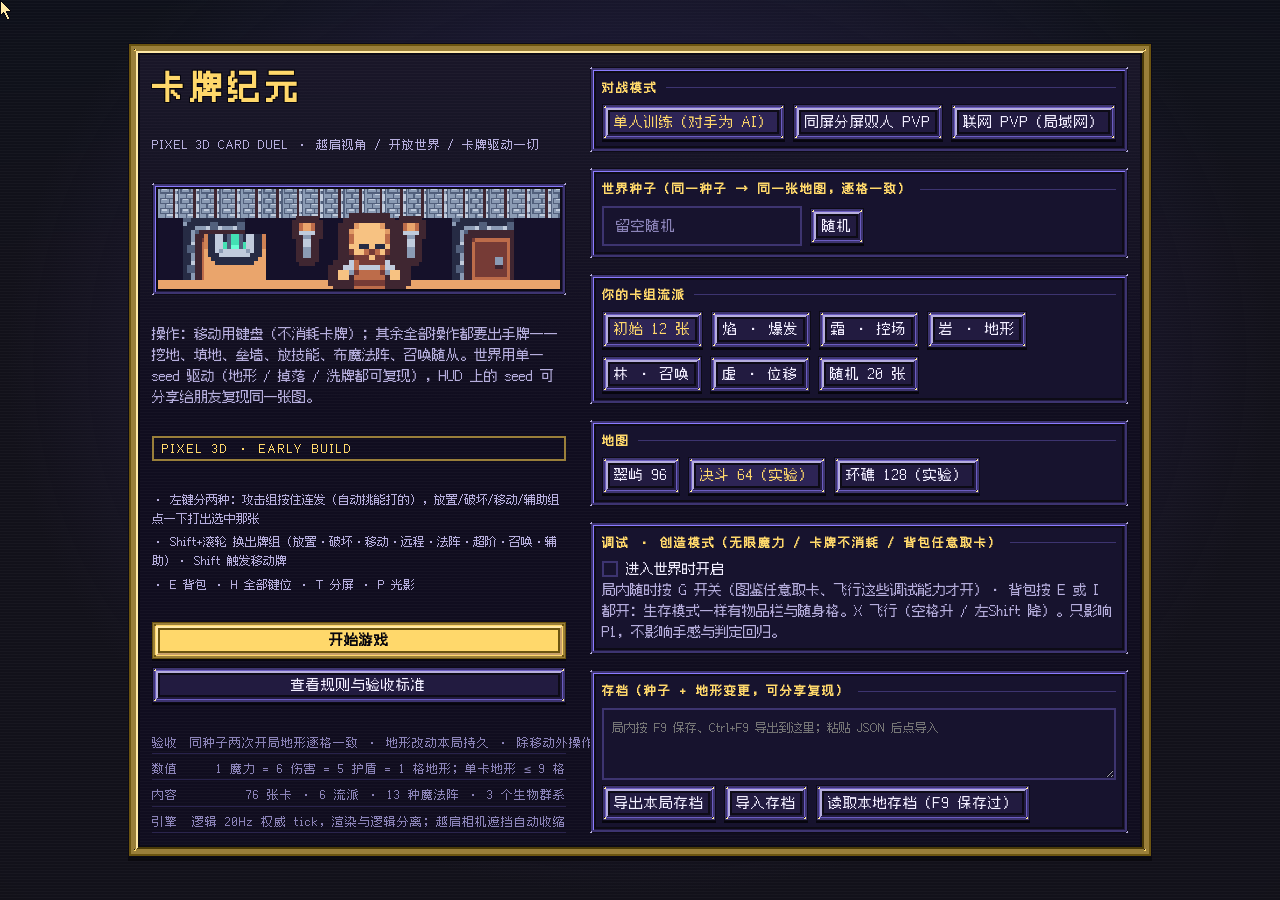
==== index.html @ ff2b6345 "初次发布：卡牌纪元 · 像素 3D 体素卡牌对战 零构建、零运行时依赖：双击 index.html 就能玩。卡牌真的会改体素世界 —— 挖坑 / 砌墙 / 点火 / 结冰 / 召飞 / 砸陨星；越肩视" ====
<!DOCTYPE html>
<html lang="zh-CN">
<head>
<meta charset="utf-8">
<meta name="viewport" content="width=device-width,initial-scale=1">
<title>卡牌纪元 · 像素 3D 卡牌对战</title>
<link rel="icon" href="data:,">
<!-- 界面口径见 docs/UI_DESIGN.md：颜色 / 字号 / 间距 / 边框 / 动效只能来自下面这张令牌表，
     机检是 tools/ui_shot.cjs --gate（真页面计算样式：离群颜色、圆角、模糊阴影、字号档、安全边距、对比度）。 -->
<link rel="stylesheet" href="src/ui/theme.css">
</head>
<body>
<canvas id="gl"></canvas>
<div class="fade" id="fade"></div>
<!-- 战斗 HUD 的挂载点：骨架只留挂载点，结构与样式由 js/ui/panels.js 的 spec 生成，
     玩家可见文案由 js/hud.js 的 H.TEXT 注入（tools/layer_check.cjs 拦骨架里的文案）。 -->
<div class="hud" id="hud"></div>
<!-- 背包挂载点（GW.UI 的 panel 层；打开时加 .on，主循环暂停判据问 H.uiPanelOpen()）。 -->
<div class="inv" id="inv"></div>
<!-- 菜单挂载点（menu 层）。 -->
<div class="menu" id="menu"></div>
<!-- 选关挂载点（level 层，docs/LEVELS.md §4）：骨架只留挂载点，结构由 src/ui/panels.js 的 LevelSelect spec 生成，
     文案由 src/hud.js 的 H.TEXT.level 注入。 -->
<div class="menu hidden" id="level"></div>
<!-- 战前选牌挂载点（loadout 层，docs/ROUTER.md §2）：只在联机模式经过。
     骨架同样只留挂载点，结构由 src/ui/panels.js 的 Loadout spec 生成，
     文案由 src/hud.js 的 H.TEXT.loadout 注入。 -->
<div class="menu hidden" id="loadout"></div>
<!-- 结算挂载点（result 层）。 -->
<div class="menu hidden" id="result"></div>
<script src="vendor/three.min.js"></script>
<script src="src/world.js"></script>
<!-- 矿脉三件套（L1 world 生成期 + L4 battle 权威层）：顺序必须 gate → planter → lode-system，
     planter 依赖 gate 的 G.ReachabilityGate，battle.js 的 Match 构造期读 G.LodeSystem。 -->
<script src="src/reachability-gate.js"></script>
<script src="src/lode-planter.js"></script>
<script src="src/lode-system.js"></script>
<script src="src/core/rng.js"></script>
<script src="src/systems/match-ops.js"></script>
<script src="src/systems/stats.js"></script>
<script src="src/systems/stats-store.js"></script>
<script src="src/systems/scoreboard.js"></script>
<script src="src/systems/fluid.js"></script>
<script src="src/systems/orb.js"></script>
<script src="src/systems/deck.js"></script>
<script src="src/systems/aim.js"></script>
<!-- 自动开火（按住左键连发）：只挑"现在真能打出去"的攻击类牌，走 playCard 那条唯一通道。
     排在 aim.js 之后、battle.js 之前——它只读 G.Rules 与 G.CARDS_BY_ID，不依赖 Match 的构造顺序。 -->
<script src="src/systems/auto.js"></script>
<script src="src/systems/projectile.js"></script>
<script src="src/systems/summon.js"></script>
<script src="src/systems/movement.js"></script>
<script src="src/systems/sigil.js"></script>
<script src="src/chem.js"></script>
<script src="src/cards/effect-spec.js"></script>
<!-- 三选一卡池（纯数据，定案 CARD_ECONOMY §2.1）：只依赖 window.GW，所以排在 cards.js 之前；
     取样在 battle.js 的 Match.offerDraft 里做，这里不引入任何逻辑。 -->
<script src="src/cards/pick-pools.js"></script>
<script src="src/cards.js"></script>
<script src="src/systems/damage.js"></script>
<script src="src/rules.js"></script>
<script src="src/rules/effects/spawn.js"></script>
<script src="src/rules/effects/sigil.js"></script>
<script src="src/rules/effects/spirit.js"></script>
<script src="src/rules/effects/orbShield.js"></script>
<script src="src/rules/effects/push.js"></script>
<script src="src/rules/effects/pull.js"></script>
<script src="src/rules/effects/blink.js"></script>
<script src="src/rules/effects/flight.js"></script>
<script src="src/rules/effects/dash.js"></script>
<script src="src/rules/effects/heal.js"></script>
<script src="src/rules/effects/shield.js"></script>
<script src="src/rules/effects/gainMana.js"></script>
<script src="src/rules/effects/manaCapDown.js"></script>
<script src="src/rules/effects/draw.js"></script>
<script src="src/rules/effects/loseHp.js"></script>
<script src="src/rules/effects/harvest.js"></script>
<script src="src/rules/effects/swap.js"></script>
<script src="src/rules/effects/speed.js"></script>
<script src="src/rules/effects/regen.js"></script>
<script src="src/rules/effects/buffNext.js"></script>
<script src="src/rules/effects/totem.js"></script>
<script src="src/rules/effects/damage.js"></script>
<script src="src/rules/effects/status.js"></script>
<script src="src/rules/effects/quake.js"></script>
<script src="src/rules/effects/ignite.js"></script>
<script src="src/rules/effects/destroySigil.js"></script>
<script src="src/rules/effects/hail.js"></script>
<script src="src/battle.js"></script>
<script src="src/camera.js"></script>
<script src="src/net.js"></script>
<!-- 联机三层（docs/NET.md §9）：输入源抽象 net.js → 传输 net-ws.js → 权威同步纯逻辑 net-match.js。
     顺序写死：net-match 在打包/覆盖时读 G.NetWs.serializeFor 与 G.Net.RemoteInputSource，
     装配（谁建连接、谁 step）只在 src/main.js 的 startNet / frame 分支里。 -->
<script src="src/net-ws.js"></script>
<script src="src/net-match.js"></script>
<!-- 战前选牌的牌库校验（docs/NET.md §10；任务书 N5）：纯数据 + 纯函数，零 DOM 零文案。
     排在 net-match 之后、audio 之前——它只读 G.CARDS_BY_ID 与（页面里）G.UI.LOADOUT_RULES，
     装配层（src/main.js 的 net 段）在收到对席的 loadout 帧时调它校验，房主是收货方。 -->
<script src="src/net-loadout.js"></script>
<script src="src/audio-engine.js"></script>
<script src="src/sfx-table.js"></script>
<script src="src/audio.js"></script>
<script src="src/save.js"></script>
<script src="src/ui/dom.js"></script>
<script src="src/ui/core.js"></script>
<script src="src/ui/items.js"></script>
<script src="src/ui/bags/profiles.js"></script>
<script src="src/ui/bags/sources.js"></script>
<script src="src/ui/selectors.js"></script>
<script src="src/ui/channel.js"></script>
<script src="src/ui/card-icons.js"></script>
<script src="src/ui/art.js"></script>
<script src="src/ui/widgets.js"></script>
<script src="src/ui/viewmodel.js"></script>
<script src="src/ui/fake-cursor.js"></script>
<script src="src/ui/drag.js"></script>
<script src="src/ui/panels.js"></script>
<script src="src/hud.js"></script>
<script src="src/creative.js"></script>
<script src="src/vfx.js"></script>
<script src="src/vfx-recipes.js"></script>
<script src="src/vfx-render.js"></script>
<script src="src/hero-sprites.js"></script>
<script src="src/hero-rig.js"></script>
<!-- 大气层三层（配方 src/atmos-data.js / 天气权威 src/weather.js / 渲染在装配层）：分工与音效、特效同构，判据见 tools/atmos_check.cjs -->
<script src="src/atmos-data.js"></script>
<script src="src/weather.js"></script>
<script src="src/atmos.js"></script>
<script src="src/shader.js"></script>
<script src="src/app/app-state.js"></script>
<script src="src/app/map-presets.js"></script>
<!-- 规则预设（docs/LEVELS.md §1.2 的唯一真源，纯数据）：buildMatch 与 level_check 都读它。 -->
<script src="src/app/rule-presets.js"></script>
<!-- 玩法数据（docs/MODES.md §2）：纯数据 + gameModeFor，它读上面的规则预设，所以排在 rule-presets 之后；
     编排类（docs/MODES.md §3）只读玩法表与 match，零 DOM / 零 THREE / 零文案，加一个新玩法不改 battle 也不改它。 -->
<script src="src/app/game-modes.js"></script>
<script src="src/app/match-director.js"></script>
<script src="src/app/session.js"></script>
<script src="src/app/particles.js"></script>
<script src="src/app/sigil-view.js"></script>
<script src="src/app/chunk-mesher.js"></script>
<script src="src/app/world-view.js"></script>
<script src="src/app/entity-view.js"></script>
<script src="src/app/hero-view.js"></script>
<script src="src/app/projectile-view.js"></script>
<script src="src/app/scenes.js"></script>
<!-- 页面路由（docs/ROUTER.md §1）：页面级导航的唯一真源（谁在前台 / hash / 前进后退的栈），Scene 只答暂停与指针。
     顺序写死：它认 Scene，所以排在 scenes.js 之后；main.js 订阅它再落位，所以排在 main.js 之前。 -->
<script src="src/app/router.js"></script>
<script src="src/main.js"></script>
</body>
</html>
---- src/ui/theme.css ----
@font-face{font-family:"FusionPixel";src:url(../../assets/fonts/fusion-pixel-12px-proportional-zh_hans.ttf.woff2) format("woff2");font-display:swap;}
  :root{
    /* —— 石板：深色压底（世界是亮的，HUD 必须比世界暗一档才不糊） —— */
    --ink-0:#06050e; --ink-1:#100d1f; --ink-2:#17132e; --ink-3:#221b40; --ink-4:#2d2455;
    --line-1:#3d3470; --line-2:#6b5cc0;
    /* —— 黄铜：唯一的高饱和强调 —— */
    --brass:#ffd86b; --brass-hi:#ffe9a6; --brass-dim:#9a7f3a;
    /* —— 文本三级 —— */
    --txt-1:#f2eeff; --txt-2:#b6aedd; --txt-3:#8b83b8;
    /* —— 语义 —— */
    --hp:#ff5f7a; --sh:#7fd7ff; --mn:#8b7bff; --mat:#8ce08a; --ok:#6ee7a0; --bad:#ff6b6b;
    /* —— 元素色别名：真源是 js/cards.js 的 G.ELEMENTS（卡面与格子读的也是那一份）。
       这里只是给"文案表里的颜色"与样式引用用的名字，值必须与 cards.js 同色；
       node tools/ui_shot.cjs --gate 会逐条比对两边，漂移就打行号（对齐 audio_check 反查音效名那套路）。 */
    --el-neutral:#c9d3e0; --el-fire:#ff7a45; --el-ice:#7fd7ff;
    --el-rock:#c9a06b; --el-nature:#7fd97f; --el-void:#c58cff;
    /* —— 尺度：4px 网格、5 档字号、一档边框到底 —— */
    --s1:4px; --s2:8px; --s3:12px; --s4:16px; --s5:24px; --s6:32px;
    --fs-1:12px; --fs-2:14px; --fs-3:16px; --fs-4:22px; --fs-5:32px;
    --edge:2px; --radius:0; --pad-edge:max(24px,3.5vmin);
    --t1:90ms; --t2:140ms; --t3:220ms; --ease:cubic-bezier(.2,.8,.2,1);
    /* —— 字族：中文走系统无衬线（旧的 DotGothic16+Courier New 在 Windows 上把中文交给 Courier 兜底，就是"字体怪"的根因）；
       数字与 id 走等宽并开 tabular-nums，读数不会跳字宽 —— */
    --font-ui:"FusionPixel","Microsoft YaHei UI","Noto Sans CJK SC",system-ui,sans-serif;
    --font-num:"FusionPixel","Consolas","DejaVu Sans Mono",ui-monospace,monospace;
    /* —— 复用配方：硬边（无模糊）、石板底、1px 扫描线、硬偏移阴影、文字暗描边 —— */
    --frame:0 0 0 var(--edge) var(--ink-0), inset 0 0 0 1px rgba(255,255,255,.07), inset 0 1px 0 rgba(255,255,255,.05), inset 0 -1px 0 rgba(0,0,0,.45);
    --drop:0 4px 0 rgba(0,0,0,.42);
    --slate:linear-gradient(180deg,rgba(255,255,255,.045),rgba(255,255,255,0) 46%);
    --scan:repeating-linear-gradient(180deg,rgba(255,255,255,.022) 0 1px,rgba(255,255,255,0) 1px 3px);
    --etch:1px 1px 0 var(--ink-0), -1px 1px 0 var(--ink-0), 1px -1px 0 var(--ink-0), -1px -1px 0 var(--ink-0);
    --panel-bg:rgba(16,13,31,.92);
    --glow-brass:0 0 10px rgba(255,216,107,.35);
  }
  *{box-sizing:border-box;margin:0;padding:0;}
  html,body{user-select:none;-webkit-user-select:none;}
  body.gw-fake-cursor{cursor:none;}
  body.gw-fake-cursor input,body.gw-fake-cursor textarea{cursor:text;}
  #gwFakeCursor{position:fixed;left:0;top:0;width:14px;height:20px;pointer-events:none;z-index:99999;image-rendering:pixelated;}
  #gwFakeCursor canvas{width:14px;height:20px;image-rendering:pixelated;}
  input,textarea{user-select:text;-webkit-user-select:text;}
  img{ -webkit-user-drag:none; }
  html,body{width:100%;height:100%;overflow:hidden;background:var(--ink-0);color:var(--txt-1);
    font-family:var(--font-ui);font-size:var(--fs-3);line-height:1.45;}
  /* 画布尺寸交给 three 的 setSize 写样式；这里的 width/height:100% 是 dpr≠1 的护栏（见 AGENTS 视角不变量） */
  canvas#gl{display:block;position:fixed;inset:0;width:100%;height:100%;}
  .hud{position:fixed;inset:0;pointer-events:none;z-index:5;}
  .fade{position:absolute;inset:0;background:var(--ink-0);opacity:0;pointer-events:none;transition:opacity .25s var(--ease);}
  .fade.on{opacity:1;}
  .menu{position:absolute;inset:0;z-index:20;display:flex;align-items:center;justify-content:center;
    background-color:rgba(6,5,14,.95);
    background-image:radial-gradient(ellipse at 50% 40%,rgba(45,36,85,.9),rgba(6,5,14,0) 70%),var(--scan);
    pointer-events:auto;}
  .menu.hidden{display:none;}
  .inv{position:fixed;inset:0;z-index:22;display:none;align-items:stretch;justify-content:center;
    background-color:rgba(6,5,14,.78);pointer-events:auto;}
  .inv.on{display:flex;}
  .ui-hide{display:none !important;}
  .ui-layer{position:fixed;inset:0;}
  button,input,textarea,select{font:inherit;color:inherit;}
  ::selection{background:var(--brass);color:var(--ink-0);}
  ::-webkit-scrollbar{width:12px;height:12px;}
  ::-webkit-scrollbar-track{background-color:var(--ink-2);}
  ::-webkit-scrollbar-thumb{background-color:var(--line-1);box-shadow:inset 0 0 0 var(--edge) var(--ink-0);}
  ::-webkit-scrollbar-thumb:hover{background-color:var(--line-2);}

  /* ============ 通用件：面板 / 面板头 / 按钮 / 输入 ============ */
  .ui-panel{position:relative;background-color:var(--panel-bg);background-image:var(--slate),var(--scan);
    border:0;box-shadow:var(--drop);}
  .ui-panel::after{content:"";position:absolute;inset:0;pointer-events:none;z-index:3;
    border:10px solid transparent;border-image:url(../../assets/ui/theme/panel.png) 12 / 12px stretch;image-rendering:pixelated;}
  .ui-head{display:flex;align-items:center;gap:var(--s2);padding:var(--s1) var(--s2);
    background-color:var(--ink-2);border-bottom:var(--edge) solid var(--line-1);}
  .ui-head-t{font-family:var(--font-num);font-size:var(--fs-1);letter-spacing:2px;color:var(--brass);}
  .ui-head-tail{margin-left:auto;font-family:var(--font-num);font-size:var(--fs-1);color:var(--txt-3);letter-spacing:1px;}
  .ui-title{font-size:var(--fs-5);letter-spacing:6px;color:var(--brass);line-height:1.2;text-shadow:var(--etch);}
  .ui-sub{font-family:var(--font-num);font-size:var(--fs-1);color:var(--txt-2);letter-spacing:2px;}
  .ui-h2{font-family:var(--font-num);font-size:var(--fs-1);letter-spacing:2px;color:var(--brass);
    display:flex;align-items:center;gap:var(--s2);margin:0 0 var(--s2);}
  .ui-h2::after{content:"";flex:1;height:1px;background-color:var(--line-1);}
  .ui-row{display:flex;gap:var(--s2);flex-wrap:wrap;align-items:center;}
  .ui-row-end{margin-top:var(--s4);}
  .ui-row-center{justify-content:center;}
  .ui-btn{font-family:var(--font-ui);font-size:var(--fs-2);letter-spacing:1px;color:var(--txt-1);
    background-color:var(--ink-3);border:0;padding:var(--s2) var(--s3);cursor:pointer;position:relative;
    box-shadow:inset 0 1px 0 rgba(255,255,255,.06), inset 0 -1px 0 rgba(0,0,0,.45), 0 2px 0 var(--ink-0);
    transition:transform var(--t1) var(--ease), border-color var(--t1) var(--ease),
               color var(--t1) var(--ease), background-color var(--t1) var(--ease);}
  .ui-btn::after{content:"";position:absolute;inset:0;pointer-events:none;z-index:3;
    border:8px solid transparent;border-image:url(../../assets/ui/theme/button.png) 8 / 8px stretch;image-rendering:pixelated;}
  .ui-btn:hover{background-color:var(--ink-4);color:var(--brass);transform:translateY(-1px);}
  .ui-btn:hover::after{border-image:url(../../assets/ui/theme/button-hover.png) 8 / 8px stretch;}
  .ui-btn:active{transform:translateY(1px);box-shadow:inset 0 1px 0 rgba(0,0,0,.4);}
  .ui-btn:active::after{border-image:url(../../assets/ui/theme/button-pressed.png) 8 / 8px stretch;}
  .ui-btn:focus-visible{outline:var(--edge) solid var(--ok);outline-offset:2px;}
  .ui-btn.on{border-color:var(--brass);background-color:var(--ink-4);color:var(--brass);}
  .ui-btn.pri{background-color:var(--brass);color:var(--ink-0);font-weight:700;}
  .ui-btn.pri::after{border-image:url(../../assets/ui/theme/button-pri.png) 8 / 8px stretch;}
  .ui-btn.pri:hover{background-color:var(--brass-hi);color:var(--ink-0);}
  /* 禁用不用 opacity（连边框带字一起淡到读不出），改成换色 + 去高光 */
  .ui-btn:disabled{cursor:not-allowed;transform:none;border-color:var(--line-1);color:var(--txt-2);
    background-color:var(--ink-2);box-shadow:inset 0 0 0 1px var(--ink-0);}
  .ui-input{font-family:var(--font-num);font-size:var(--fs-2);background-color:var(--ink-2);color:var(--brass);
    border:var(--edge) solid var(--line-1);padding:var(--s2) var(--s3);width:200px;letter-spacing:1px;}
  .ui-input::placeholder{color:var(--txt-3);}
  .ui-input:focus,.ui-search:focus{outline:none;border-color:var(--line-2);box-shadow:inset 0 0 0 1px var(--line-2);}
  .ui-textarea{flex:1;min-height:72px;font-family:var(--font-num);font-size:var(--fs-1);background-color:var(--ink-2);
    color:var(--txt-2);border:var(--edge) solid var(--line-1);padding:var(--s2);width:100%;resize:vertical;line-height:1.5;}
  .ui-note{font-size:var(--fs-2);color:var(--txt-2);line-height:1.5;}
  .ui-check{font-size:var(--fs-2);display:flex;align-items:center;gap:var(--s2);color:var(--txt-1);}
  .ui-check input,.ui-toggle input{-webkit-appearance:none;appearance:none;width:16px;height:16px;flex:none;cursor:pointer;
    background-color:var(--ink-2);border:var(--edge) solid var(--line-1);position:relative;}
  .ui-check input:checked,.ui-toggle input:checked{background-color:var(--brass);border-color:var(--brass);}
  .ui-check input:checked::after,.ui-toggle input:checked::after{content:"";position:absolute;left:3px;top:3px;
    width:6px;height:6px;background-color:var(--ink-0);}
  .ui-check input:focus-visible,.ui-toggle input:focus-visible{outline:var(--edge) solid var(--ok);outline-offset:2px;}
  .ui-kv{display:flex;flex-direction:column;gap:var(--s1);font-size:var(--fs-2);}
  .ui-kv-row{display:flex;justify-content:space-between;gap:var(--s3);align-items:baseline;
    border-bottom:1px solid rgba(61,52,112,.55);padding:2px 0;}
  .ui-kv-row>span{color:var(--txt-3);font-family:var(--font-num);font-size:var(--fs-1);letter-spacing:1px;
    flex:none;white-space:nowrap;}
  .ui-kv-row>b,.ui-kv-v{color:var(--txt-1);font-family:var(--font-num);font-variant-numeric:tabular-nums;}
  .ui-kbd{font-family:var(--font-num);font-size:var(--fs-1);color:var(--txt-1);background-color:var(--ink-3);
    border:var(--edge) solid var(--line-1);box-shadow:inset 0 1px 0 rgba(255,255,255,.08), 0 2px 0 var(--ink-0);
    padding:1px var(--s2);letter-spacing:1px;white-space:nowrap;}

  /* ============ 顶栏：一行身份 + 一行监控（贴在左上，中央留给画面） ============ */
  .ui-topbar{position:absolute;left:var(--pad-edge);top:var(--pad-edge);display:grid;gap:var(--s1);
    max-width:min(56vw,720px);padding:var(--s3) var(--s3);
    background-color:var(--panel-bg);background-image:var(--slate);border:0;box-shadow:var(--drop);}
  .ui-topbar::after{content:"";position:absolute;inset:0;pointer-events:none;z-index:3;
    border:6px solid transparent;border-image:url(../../assets/ui/theme/panel-inner.png) 6 / 6px stretch;image-rendering:pixelated;}
  .ui-top-main{display:flex;align-items:center;gap:var(--s2);font-size:var(--fs-2);letter-spacing:2px;flex-wrap:wrap;}
  .ui-top-title{color:var(--brass);}
  .ui-top-mode{font-family:var(--font-num);font-size:var(--fs-1);color:var(--brass);
    border:var(--edge) solid var(--brass-dim);padding:0 var(--s1);letter-spacing:1px;}
  .ui-top-meta{display:flex;align-items:center;gap:2px var(--s3);flex-wrap:wrap;row-gap:2px;
    font-family:var(--font-num);font-size:var(--fs-1);letter-spacing:1px;color:var(--txt-3);}
  .ui-top-item{white-space:nowrap;display:flex;gap:var(--s1);}
  .ui-top-item b{color:var(--txt-2);font-variant-numeric:tabular-nums;font-weight:400;}
  .ui-top-sep{display:none;}
  /* 顶栏第一行新增的两块（T5）：比分与「三矿」归属。
     方块本命色由元素自带的 --ui-tone 传进来（viewmodel 只给 owner，颜色怎么画归这一层）：
     0 = el-fire、1 = el-ice、无人/争抢 = txt-3；争抢那条同时把边框画成 2px 虚线，颜色与形状双通道（WCAG 1.4.1）。
     零圆角、零模糊、边框只准 0 或 2px（ui_shot --gate 的 C/D/E/F 四条量这个）。 */
  .ui-top-score{display:inline-flex;align-items:baseline;gap:var(--s1);}
  .ui-top-score .ui-top-label{font-family:var(--font-ui);letter-spacing:2px;color:var(--txt-2);}
  .ui-top-score-v{font-family:var(--font-num);font-size:var(--fs-2);color:var(--txt-1);font-variant-numeric:tabular-nums;}
  .ui-top-score-sep{font-family:var(--font-num);font-size:var(--fs-2);color:var(--txt-3);}
  .ui-lodes{display:inline-flex;align-items:center;gap:var(--s1);}
  .ui-lode-cells{display:inline-flex;align-items:center;gap:var(--s1);}
  .ui-lode-chip{display:inline-block;box-sizing:border-box;width:12px;height:12px;
    background-color:var(--ui-tone,var(--txt-3));border:var(--edge) solid transparent;}
  .ui-lode-chip.contested{background-color:transparent;border-style:dashed;
    border-color:var(--ui-tone,var(--txt-3));}
  /* 积分榜（docs/MODES.md §5，M1 新增）：有哪几行、什么顺序全由编排类的 displaySpec.rows 决定，
     面板一个玩法都不认识；这一层只管"两列数值扫得出来"——标签走 font-ui + txt-2（与比分那行同一档），
     数值走 font-num + tabular-nums + txt-1，本方/对方靠一根斜杠分列（位置就是通道，不靠颜色分）。
     chip 那枚与 .ui-top-mode 同一套硬边写法：边框只准 var(--edge)=2px、零圆角、零模糊、颜色只用令牌。 */
  .ui-top-board{display:inline-flex;align-items:center;gap:var(--s3);flex-wrap:wrap;}
  .ui-board-rows,.ui-board-chips{display:inline-flex;align-items:baseline;gap:var(--s2);flex-wrap:wrap;}
  .ui-board-row,.ui-board-chip{display:inline-flex;align-items:baseline;gap:var(--s1);white-space:nowrap;}
  .ui-board-k{font-family:var(--font-ui);font-size:var(--fs-1);letter-spacing:2px;color:var(--txt-2);}
  .ui-board-v{font-family:var(--font-num);font-size:var(--fs-2);color:var(--txt-1);font-variant-numeric:tabular-nums;}
  .ui-board-v.theirs{color:var(--txt-2);}
  .ui-board-sep{font-family:var(--font-num);font-size:var(--fs-2);color:var(--txt-3);}
  .ui-board-chip{border:var(--edge) solid var(--line-1);padding:0 var(--s1);}
  .ui-board-chip .ui-board-k,.ui-board-chip .ui-board-v{font-size:var(--fs-1);letter-spacing:1px;}
  .ui-board-chip .ui-board-v{color:var(--brass);}
  .ui-gm{color:var(--brass);font-family:var(--font-num);font-size:var(--fs-1);letter-spacing:1px;
    border:var(--edge) solid var(--brass-dim);padding:0 var(--s1);}
  .ui-err{color:var(--bad);font-family:var(--font-num);font-size:var(--fs-1);}

  /* ============ 血条面板：标签在左、条在中、数字在右（数字要扫得出来） ============ */
  .ui-vitals{position:absolute;left:var(--pad-edge);bottom:var(--pad-edge);width:320px;padding:var(--s3);
    background-color:var(--panel-bg);background-image:var(--slate),var(--scan);
    border:0;box-shadow:var(--drop);}
  .ui-vitals::after{content:"";position:absolute;inset:0;pointer-events:none;z-index:3;
    border:6px solid transparent;border-image:url(../../assets/ui/theme/panel-inner.png) 6 / 6px stretch;image-rendering:pixelated;}
  .ui-vitals.p2{left:auto;right:var(--pad-edge);}
  .ui-who{display:flex;align-items:baseline;gap:var(--s2);margin-bottom:var(--s2);
    font-size:var(--fs-2);letter-spacing:2px;color:var(--brass);}
  .ui-lives{margin-left:auto;color:var(--hp);letter-spacing:3px;font-size:var(--fs-2);}
  .ui-meter{display:grid;grid-template-columns:44px 1fr auto;align-items:center;gap:var(--s2);height:24px;}
  .ui-meter-k{font-size:var(--fs-1);color:var(--txt-3);letter-spacing:1px;}
  .ui-meter-t{position:relative;height:12px;background-color:var(--ink-2);
    box-shadow:inset 0 0 0 1px var(--ink-0), inset 0 2px 0 rgba(0,0,0,.35);}
  .ui-meter-t>i{position:absolute;left:0;top:0;bottom:0;width:0;display:block;background-color:var(--txt-2);
    transition:width var(--t1) steps(6,end);}
  /* 掉血残影：先按旧值停一拍，再线性追上来（血条"掉得下去"才像游戏） */
  .ui-meter-t>i.ui-meter-ghost{background-color:var(--txt-3);transition:width var(--t3) linear var(--t2);}
  .ui-meter-t>i::after{content:"";position:absolute;inset:0;
    background-image:repeating-linear-gradient(90deg,rgba(6,5,14,0) 0 7px,var(--ink-1) 7px 9px);}
  .ui-meter.hp .ui-meter-t>i{background-color:var(--hp);}
  .ui-meter.sh .ui-meter-t>i{background-color:var(--sh);}
  .ui-meter.mn .ui-meter-t>i{background-color:var(--mn);}
  .ui-meter-v{font-family:var(--font-num);font-size:var(--fs-2);color:var(--txt-1);font-variant-numeric:tabular-nums;
    min-width:64px;text-align:right;}
  .ui-meter.low .ui-meter-t>i{animation:gw-pulse 900ms var(--ease) infinite;}
  @keyframes gw-pulse{0%,100%{filter:brightness(1);}50%{filter:brightness(1.5);}}
  .ui-chipsrow{display:flex;gap:var(--s2);margin-top:var(--s2);flex-wrap:wrap;}
  .ui-chip{display:flex;gap:var(--s1);align-items:baseline;padding:2px var(--s2);
    background-color:var(--ink-2);border:var(--edge) solid var(--line-1);}
  .ui-chip-k{font-size:var(--fs-1);color:var(--txt-3);letter-spacing:1px;}
  .ui-chip-v{font-family:var(--font-num);font-size:var(--fs-2);color:var(--txt-1);font-variant-numeric:tabular-nums;}
  .ui-statusrow{display:flex;gap:var(--s1);flex-wrap:wrap;margin-top:var(--s2);}
  .ui-badge{font-family:var(--font-num);font-size:var(--fs-1);padding:2px var(--s1);color:var(--txt-1);
    background-color:var(--ink-2);border:var(--edge) solid var(--line-1);
    box-shadow:inset 3px 0 0 var(--ui-tone,var(--line-2));}
  .ui-badgebar{display:inline-flex;gap:var(--s1);}

  /* ============ 准星 / 命中那行 / 锁鼠标提示 / 帮助 / 键位带 ============ */
  .ui-cross{position:absolute;left:50%;top:50%;width:24px;height:24px;margin:-12px 0 0 -12px;}
  .ui-cross::before{content:"";position:absolute;inset:0;background-image:
    linear-gradient(var(--brass),var(--brass)),linear-gradient(var(--brass),var(--brass)),
    linear-gradient(var(--brass),var(--brass)),linear-gradient(var(--brass),var(--brass));
    background-repeat:no-repeat;background-position:50% 0,50% 100%,0 50%,100% 50%;
    background-size:2px 8px,2px 8px,8px 2px,8px 2px;}
  .ui-cross::after{content:"";position:absolute;left:50%;top:50%;width:2px;height:2px;margin:-1px 0 0 -1px;
    background-color:var(--brass);}
  .ui-cross.hit{filter:none;}
  .ui-cross.hit::after{left:4px;top:4px;width:16px;height:16px;margin:0;background-color:transparent;
    box-shadow:inset 0 0 0 2px var(--brass);}
  .ui-cross[data-side="1"]{left:75%;display:none;}
  .hud.split .ui-cross[data-side="0"]{left:25%;}
  .hud.split .ui-cross[data-side="1"]{display:block;}
  .ui-aiminfo{position:absolute;left:50%;top:calc(50% + 26px);transform:translateX(-50%);
    font-family:var(--font-num);font-size:var(--fs-2);letter-spacing:1px;color:var(--txt-1);
    text-shadow:var(--etch);white-space:nowrap;padding:var(--s1) var(--s2);
    background-color:rgba(6,5,14,.72);border:var(--edge) solid var(--line-1);}
  .hud.split .ui-aiminfo{display:none;}
  #hud.no-aim .ui-cross, #hud.no-aim .ui-aiminfo, #hud.no-aim .ui-help{display:none !important;}
  .ui-lockhint{position:absolute;left:50%;top:34%;transform:translate(-50%,-50%);text-align:center;
    padding:var(--s3) var(--s4);font-size:var(--fs-2);color:var(--txt-1);line-height:1.6;max-width:min(560px,84vw);
    background-color:var(--panel-bg);background-image:var(--slate);border:0;
    box-shadow:var(--drop);display:none;}
  .ui-lockhint.on{display:block;}
  .ui-lockhint::after{content:"";position:absolute;inset:0;pointer-events:none;z-index:3;
    border:10px solid transparent;border-image:url(../../assets/ui/theme/panel.png) 12 / 10px stretch;image-rendering:pixelated;}
  .ui-lockhint b{display:block;color:var(--brass);font-size:var(--fs-3);letter-spacing:2px;margin-bottom:var(--s1);}
  .ui-lockhint span{display:block;font-size:var(--fs-2);color:var(--txt-2);letter-spacing:0;}
  .ui-help{position:absolute;left:50%;top:50%;transform:translate(-50%,-50%);width:min(880px,92vw);
    max-height:86vh;overflow:auto;display:none;padding:var(--s4);
    background-color:var(--panel-bg);background-image:var(--slate),var(--scan);
    border:0;box-shadow:var(--drop);}
  .ui-help::after{content:"";position:absolute;inset:0;pointer-events:none;z-index:3;
    border:10px solid transparent;border-image:url(../../assets/ui/theme/panel.png) 12 / 10px stretch;image-rendering:pixelated;}
  .ui-help-row{display:grid;grid-template-columns:76px 1fr;gap:var(--s3);align-items:baseline;
    padding:var(--s1) 0;border-bottom:1px solid rgba(61,52,112,.5);}
  .ui-help-row>b{font-family:var(--font-num);font-size:var(--fs-1);color:var(--brass);letter-spacing:1px;}
  .ui-help-row>span{font-size:var(--fs-2);color:var(--txt-2);line-height:1.55;}
  /* 键位带贴右下、坐在手持栏上方。三个坑都踩过：
     ① 居中横排 → 1280 宽下压住左下血条的数值（1440 恰好躲开，肉眼漏检）；
     ② 与手持栏同一列 → 与手持栏抢位；
     ③ 分屏时右侧要留给 P2 的血条 → .hud.split 直接收起（P2 键位在 H 帮助里）。 */
  /* +124px：手持栏顶上多了一条类别条（约 22px），键位带必须整体让开，否则两块常驻层会叠在一起
     （ui_shot --gate 的"常驻层两两不相交"量得到）。 */
  .ui-keybar{position:absolute;right:var(--pad-edge);bottom:calc(var(--pad-edge) + 124px);
    display:flex;flex-wrap:wrap;gap:var(--s2);align-items:center;justify-content:flex-start;
    max-width:min(50vw,640px);padding:var(--s2) var(--s3);
    background-color:rgba(6,5,14,.78);border:0;}
  .ui-keybar::after{content:"";position:absolute;inset:0;pointer-events:none;z-index:3;
    border:6px solid transparent;border-image:url(../../assets/ui/theme/panel-inner.png) 6 / 6px stretch;image-rendering:pixelated;}
  .ui-keybar b{color:var(--brass);}
  .ui-keybar .ui-kbd{color:var(--brass);}
  .ui-keycap{display:inline-flex;align-items:baseline;gap:var(--s1);}
  .ui-keycap>span:last-child{font-size:var(--fs-1);color:var(--txt-2);}
  .ui-block{display:flex;flex-direction:column;gap:var(--s1);min-width:0;}
  .ui-detail-kv{margin-top:var(--s1);}
  .ui-detail.empty .ui-detail-name{color:var(--txt-3);}
  .ui-detail-meta:empty,.ui-detail-text:empty,.ui-detail-kv:empty{display:none;}
  .ui-detail.empty .ui-detail-icon{background-color:var(--ink-1);}
  .ui-result-stats{display:flex;flex-direction:column;gap:var(--s2);min-width:0;}
  .hud.split .ui-keybar{display:none;}
  /* 分屏：半屏只有 ~720 宽，血条(320) 与本半屏的手持栏(≈392) 在底行必然打架 → 血条抬到手持栏上方 */
  /* 112px 是旧手持栏（一排五格）的高度；手持栏顶上多了类别条之后它高 117px，
     112 会让血条底部压进手持栏 5px（ui_shot --gate 的 G 项当场量到）。150 留出余量。 */
  .hud.split .ui-vitals,.hud.split .ui-vitals.p2{bottom:calc(var(--pad-edge) + 150px);}
  .ui-log{position:absolute;right:var(--pad-edge);top:var(--pad-edge);width:304px;
    background-color:var(--panel-bg);background-image:var(--slate),var(--scan);
    border:0;box-shadow:var(--drop);overflow:hidden;}
  .ui-log::after{content:"";position:absolute;inset:0;pointer-events:none;z-index:3;
    border:6px solid transparent;border-image:url(../../assets/ui/theme/panel-inner.png) 6 / 6px stretch;image-rendering:pixelated;}
  .ui-log-body{padding:var(--s2) var(--s3);}
  .ui-log-row{display:flex;gap:var(--s2);align-items:baseline;font-size:var(--fs-2);line-height:1.45;
    color:var(--txt-2);padding:2px 0;border-bottom:1px solid rgba(61,52,112,.45);}
  .ui-log-row:last-child{border-bottom:none;color:var(--txt-1);}
  .ui-log-row:nth-last-child(2){opacity:.86;}
  .ui-log-row:nth-last-child(n+4){opacity:.62;}
  .ui-log-msg{flex:1;min-width:0;}
  .ui-log-times{font-family:var(--font-num);font-size:var(--fs-1);color:var(--brass);}
  .ui-toast{position:absolute;left:50%;top:19%;transform:translate(-50%,-50%) scale(.96);opacity:0;
    padding:var(--s2) var(--s4);font-size:var(--fs-4);letter-spacing:2px;color:var(--brass);text-shadow:var(--etch);
    background-color:var(--panel-bg);background-image:var(--slate);border:var(--edge) solid var(--line-1);
    box-shadow:var(--frame);transition:opacity var(--t2) var(--ease), transform var(--t2) var(--ease);}
  .ui-toast.on{opacity:1;transform:translate(-50%,-50%) scale(1);}

  /* ============ 物品格：图章 + 费用牌（元素色只当印章，不给整格描边） ============ */
  .ui-slot{position:relative;width:60px;height:60px;display:flex;align-items:center;justify-content:center;
    background-color:var(--ink-2);background-image:var(--scan);border:0;cursor:pointer;image-rendering:pixelated;
    transition:transform var(--t1) var(--ease), border-color var(--t1) var(--ease),
               background-color var(--t1) var(--ease), box-shadow var(--t1) var(--ease);}
  .ui-slot::before{content:"";position:absolute;inset:0;pointer-events:none;z-index:2;
    border:6px solid transparent;border-image:url(../../assets/ui/theme/slot.png) 6 / 6px stretch;image-rendering:pixelated;}
  .ui-slot::after{content:"";position:absolute;left:0;right:0;bottom:0;height:3px;
    background-color:var(--ui-tone,var(--line-1));z-index:4;}
  .ui-slot:hover{border-color:var(--line-2);background-color:var(--ink-3);transform:translateY(-1px);}
  .ui-slot.sel{background-color:var(--ink-4);transform:translateY(-3px);
    box-shadow:var(--glow-brass);}
  .ui-slot.sel::before{border-image:url(../../assets/ui/theme/slot-sel.png) 6 / 6px stretch;}
  .ui-slot.empty{cursor:default;background-color:var(--ink-1);border-color:var(--line-1);transform:none;
    box-shadow:0 0 0 var(--edge) var(--ink-0), inset 0 0 0 1px rgba(255,255,255,.03);}
  .ui-slot.empty::after{background-color:var(--ink-2);}
  .ui-slot.deny{background-color:var(--ink-1);}
  .ui-slot.deny::before{border-image:url(../../assets/ui/theme/slot-deny.png) 6 / 6px stretch;}
  .ui-slot.deny::before{content:"";position:absolute;inset:0;pointer-events:none;
    background-image:repeating-linear-gradient(45deg,rgba(255,107,107,.2) 0 4px,rgba(255,107,107,0) 4px 8px);}
  .ui-slot.deny .ui-slot-icon{opacity:.62;}
  .ui-slot.deny .ui-slot-cost{background-color:var(--bad);border-color:var(--ink-0);color:var(--ink-0);}
  .ui-slot.deny:hover{border-color:var(--bad);}
  .ui-slot-icon{width:32px;height:32px;image-rendering:pixelated;}
  .ui-slot-cost{position:absolute;left:0;top:0;min-width:24px;height:24px;padding:0 var(--s1);
    font-family:var(--font-num);font-weight:700;font-size:var(--fs-1);line-height:20px;text-align:center;
    background-color:var(--ui-tone,var(--mn));color:var(--ink-0);border:var(--edge) solid var(--ink-0);}
  .ui-slot-cost:empty,.ui-slot-num:empty,.ui-slot-hint:empty,.ui-slot-name:empty{display:none;}
  .ui-slot-num{position:absolute;right:var(--s1);bottom:5px;font-family:var(--font-num);font-size:var(--fs-2);
    color:var(--txt-1);text-shadow:var(--etch);}
  .ui-slot-hint{position:absolute;right:0;top:0;min-width:24px;height:24px;padding:0 var(--s1);
    font-family:var(--font-num);font-size:var(--fs-1);line-height:20px;text-align:center;color:var(--brass);
    background-color:var(--ink-1);border:var(--edge) solid var(--ink-0);}
  .ui-slot-name{position:absolute;left:0;right:0;bottom:3px;padding:0 var(--s1);font-size:var(--fs-1);line-height:16px;
    color:var(--txt-1);text-align:center;white-space:nowrap;overflow:hidden;text-overflow:ellipsis;text-shadow:var(--etch);}
  .ui-slot-cd{position:absolute;inset:0;display:flex;align-items:flex-end;justify-content:center;pointer-events:none;
    padding-bottom:22px;font-family:var(--font-num);font-size:var(--fs-1);color:var(--txt-1);text-shadow:var(--etch);
    background-image:linear-gradient(0deg,rgba(6,5,14,.9) 0,rgba(6,5,14,.9) calc(var(--ui-cd,0) * 100%),
      rgba(6,5,14,0) calc(var(--ui-cd,0) * 100%));}
  .ui-slot-cd:empty{display:none;}
  /* 手持栏 = 类别条（全部/打击/建筑）+ 五格。类别条就在它改的那五格上方：
     切卡与"现在是什么模式"是同一眼落点，不再一个在屏幕左下、一个在正下方。 */
  .ui-hotbar{position:absolute;left:50%;bottom:var(--pad-edge);transform:translateX(-50%);display:flex;flex-direction:column;
    align-items:center;gap:var(--s1);
    padding:var(--s3);pointer-events:auto;background-color:var(--panel-bg);background-image:var(--slate);
    border:0;box-shadow:var(--drop);}
  .ui-hotslots{display:flex;gap:var(--s2);}
  /* 出牌组指示条：只在手持栏里一行（当前组 + ‹ › + 自动开火徽章），8 个组的全表在背包左栏。 */
  .ui-classbar{display:flex;align-items:center;justify-content:center;gap:var(--s2);width:100%;}
  .ui-classbar-k{font-family:var(--font-num);font-size:var(--fs-1);letter-spacing:2px;color:var(--brass);}
  .ui-classstep{font-family:var(--font-num);font-size:var(--fs-2);line-height:1;color:var(--brass);
    background-color:var(--ink-2);border:var(--edge) solid var(--line-1);padding:0 var(--s1);cursor:pointer;min-width:20px;}
  .ui-classstep:hover{background-color:var(--ink-4);color:var(--brass-hi);}
  .ui-classnow{display:inline-flex;align-items:baseline;gap:var(--s1);white-space:nowrap;
    font-family:var(--font-ui);font-size:var(--fs-2);letter-spacing:1px;color:var(--brass);min-width:64px;justify-content:center;}
  .ui-classnow b{font-family:var(--font-num);color:var(--txt-1);font-variant-numeric:tabular-nums;}
  .ui-autochip{font-family:var(--font-num);font-size:var(--fs-1);letter-spacing:1px;color:var(--txt-3);
    border:var(--edge) solid var(--line-1);padding:0 var(--s1);white-space:nowrap;cursor:default;}
  .ui-autochip.on{color:var(--ink-0);background-color:var(--brass);border-color:var(--brass);}
  /* （旧的全平铺类别片 .ui-classchip 已随 2026-10-18 晚的 8 组改动下线：
      HUD 只留上面那条"指示条"，全表在背包左栏，那里用通用的 .ui-chips 按钮。） */
  .ui-hotbar::after{content:"";position:absolute;inset:0;pointer-events:none;z-index:3;
    border:6px solid transparent;border-image:url(../../assets/ui/theme/panel-inner.png) 6 / 6px stretch;image-rendering:pixelated;}
  /* 分屏：两台各占半屏。左边那条规则**不能**写成 .hud.split .ui-hotbar——
     它的优先级高于 .ui-hotbar.p2，会把 P2 那排一起拽到 25%（叠在 P1 下面看不见，
     改前改后都存在，2026-10-17 靠 ui_shot 的分屏截图才发现）。 */
  .hud.split .ui-hotbar:not(.p2){left:25%;}
  .ui-hotbar .ui-slot{width:68px;height:68px;}
  .ui-hotbar .ui-slot-icon{width:40px;height:40px;}
  .ui-hotbar.p2{display:none;left:75%;transform:translateX(-50%);}
  .hud.split .ui-hotbar.p2{display:flex;left:75%;}

  /* ============ 背包：面板头 + 左页签栏 + 中间图鉴墙 + 右卡页 ============ */
  .ui-bag{flex:1;display:flex;align-items:center;justify-content:center;padding:var(--s5);pointer-events:none;}
  /* padding 12px = 四周那道 border-image 的厚度：面板头贴着盒子边缘时，
     "背包"两个字会被边框纹样压掉上半截（截图里看得见）。留出边框的厚度，标题才完整。 */
  .ui-bag-box{pointer-events:auto;width:min(1240px,94vw);height:min(768px,90vh);min-height:0;overflow:hidden;display:flex;flex-direction:column;padding:12px;
    background-color:var(--ink-1);background-image:var(--scan);border:0;
    box-shadow:0 12px 0 rgba(0,0,0,.32);position:relative;}
  .ui-bag-box::after{content:"";position:absolute;inset:0;pointer-events:none;z-index:3;
    border:12px solid transparent;border-image:url(../../assets/ui/theme/panel.png) 12 / 12px stretch;image-rendering:pixelated;}
  .ui-bag-body{flex:1;min-height:0;display:flex;}
  .ui-rail{width:256px;flex:none;padding:var(--s3);border-right:var(--edge) solid var(--line-1);overflow:auto;
    display:flex;flex-direction:column;gap:var(--s3);background-color:rgba(13,11,22,.5);}
  /* min-height:0 是"中间那栏能在窗口不够高时收缩"的唯一开关：
     少了它，flex 子项的 min-height:auto 会按内容撑开，卡墙（overflow:auto）永远不滚，
     整块内容从面板底部溢出去 —— 1280×720 那一档的取卡货架就是被切掉的。 */
  .ui-main{flex:1;min-width:0;min-height:0;display:flex;flex-direction:column;gap:var(--s3);padding:var(--s3);}
  .ui-detail{width:272px;flex:none;padding:var(--s3);border-left:var(--edge) solid var(--line-1);overflow:auto;
    display:flex;flex-direction:column;gap:var(--s2);background-color:rgba(13,11,22,.5);}
  .ui-rail-h{font-family:var(--font-num);font-size:var(--fs-1);letter-spacing:2px;color:var(--brass);}
  .ui-tabs{display:flex;flex-direction:column;gap:var(--s1);}
  .ui-tab{font-family:var(--font-ui);font-size:var(--fs-2);letter-spacing:1px;text-align:left;color:var(--txt-2);
    background-color:var(--ink-2);border:var(--edge) solid transparent;border-left:var(--edge) solid var(--line-1);
    padding:var(--s2) var(--s3);cursor:pointer;
    transition:background-color var(--t1) var(--ease),color var(--t1) var(--ease),border-color var(--t1) var(--ease);}
  .ui-tab:hover{background-color:var(--ink-3);color:var(--brass);}
  .ui-tab:focus-visible{outline:var(--edge) solid var(--ok);outline-offset:2px;}
  .ui-tab.on{background-color:var(--ink-4);color:var(--brass);border-left-color:var(--brass);}
  .ui-searchrow{display:flex;flex-direction:column;gap:var(--s1);}
  .ui-search{font-family:var(--font-ui);font-size:var(--fs-2);background-color:var(--ink-2);color:var(--txt-1);
    border:var(--edge) solid var(--line-1);padding:var(--s2) var(--s3);width:100%;}
  .ui-search::placeholder{color:var(--txt-3);}
  .ui-count{font-family:var(--font-num);font-size:var(--fs-1);color:var(--txt-3);}
  .ui-filters{display:flex;flex-direction:column;gap:var(--s1);}
  .ui-chips{display:flex;gap:var(--s1);flex-wrap:wrap;}
  .ui-btns{display:flex;flex-wrap:wrap;gap:var(--s2);}
  .ui-toggles{display:grid;grid-template-columns:repeat(auto-fill,minmax(150px,1fr));gap:var(--s2) var(--s3);}
  .ui-toggle{display:flex;align-items:center;gap:var(--s2);font-size:var(--fs-2);color:var(--txt-1);cursor:pointer;}
  .ui-seg{display:flex;align-items:center;gap:var(--s2);font-size:var(--fs-2);flex-wrap:wrap;}
  .ui-seg-label{font-family:var(--font-num);font-size:var(--fs-1);color:var(--txt-3);letter-spacing:1px;min-width:56px;}
  .ui-seg-btns{display:flex;}
  .ui-seg-btns .ui-btn{border-right-width:1px;padding:var(--s1) var(--s3);font-size:var(--fs-1);}
  .ui-hint{margin-top:auto;font-family:var(--font-num);font-size:var(--fs-1);color:var(--txt-3);line-height:1.7;
    border-top:var(--edge) solid var(--line-1);padding-top:var(--s2);white-space:pre-line;}
  .ui-handrow{display:flex;gap:var(--s2);justify-content:center;padding-bottom:var(--s3);
    border-bottom:var(--edge) solid var(--line-1);}
  .ui-handrow .ui-slot{width:72px;height:60px;}
  .ui-handrow .ui-slot-name{bottom:3px;}
  .ui-grid{flex:1;min-height:0;overflow:auto;display:grid;grid-template-columns:repeat(auto-fill,minmax(104px,1fr));
    gap:var(--s3);padding:var(--s1) var(--s1) var(--s2) 0;align-content:start;}
  .ui-tray{display:flex;gap:var(--s2);justify-content:center;padding-top:var(--s3);
    border-top:var(--edge) solid var(--line-1);}
  .ui-piles{display:flex;flex-direction:column;gap:var(--s2);border-top:var(--edge) solid var(--line-1);
    border-bottom:1px solid rgba(61,52,112,.5);padding-top:var(--s3);padding-bottom:var(--s3);}
  .ui-pile{display:flex;gap:var(--s2);align-items:center;flex-wrap:wrap;min-height:26px;}
  .ui-pile-label{font-family:var(--font-num);font-size:var(--fs-1);color:var(--txt-3);letter-spacing:1px;width:100%;}
  .ui-pile-num{font-family:var(--font-num);font-size:var(--fs-3);color:var(--brass);font-variant-numeric:tabular-nums;}
  .ui-pile-row{display:flex;gap:var(--s1);flex-wrap:wrap;}
  .ui-pile-tile{width:24px;height:28px;background-color:var(--ink-2);background-image:var(--scan);
    border:var(--edge) solid var(--line-1);box-shadow:inset 0 -3px 0 var(--ui-tone,var(--line-2));}
  .ui-detail-icon{width:96px;height:96px;align-self:center;image-rendering:pixelated;background-color:var(--ink-2);
    border:var(--edge) solid var(--line-1);box-shadow:var(--frame);}
  .ui-detail-name{font-size:var(--fs-4);color:var(--brass);letter-spacing:1px;text-align:center;line-height:1.25;}
  .ui-detail-meta{font-family:var(--font-num);font-size:var(--fs-1);color:var(--txt-2);letter-spacing:1px;text-align:center;}
  .ui-detail-text{font-size:var(--fs-2);line-height:1.55;color:var(--txt-1);padding:var(--s2);
    background-color:var(--ink-2);border:var(--edge) solid var(--line-1);}
  .ui-detail-cd{font-family:var(--font-num);font-size:var(--fs-1);color:var(--txt-3);}
  .ui-detail-btns{display:grid;grid-template-columns:1fr 1fr;gap:var(--s2);}
  .ui-detail-tip{margin-top:auto;font-family:var(--font-num);font-size:var(--fs-1);color:var(--txt-3);line-height:1.6;
    border-top:var(--edge) solid var(--line-1);padding-top:var(--s2);}
  .ui-debug{flex:1;overflow:auto;display:flex;flex-direction:column;gap:var(--s3);padding:var(--s1) 0;}
  /* 图鉴里的卡面格（回归脚本按 .icard 数条目）：图章在上、名字在下、费用牌贴角 */
  .ui-slot.icard{width:auto;height:116px;flex-direction:column;gap:var(--s1);padding:var(--s3) var(--s2) 24px;}
  .ui-slot.icard .ui-slot-icon{width:38px;height:38px;}
  .ui-slot.icard .ui-slot-name{bottom:6px;color:var(--txt-1);}

  /* ============ 光标上那一摞 / 悬停提示 ============ */
  .ui-cursor-stack{position:fixed;left:0;top:0;width:44px;height:44px;pointer-events:none;
    background-color:var(--ink-2);border:var(--edge) solid var(--brass);box-shadow:var(--drop);}
  .ui-cursor-stack canvas{width:40px;height:40px;image-rendering:pixelated;}
  .ui-cursor-num{position:absolute;right:1px;bottom:0;font-family:var(--font-num);font-size:var(--fs-2);
    color:var(--txt-1);text-shadow:var(--etch);}
  .ui-tooltip{position:fixed;left:0;top:0;max-width:320px;padding:var(--s2) var(--s3);white-space:pre-wrap;
    pointer-events:none;font-size:var(--fs-2);line-height:1.5;color:var(--txt-1);
    background-color:rgba(6,5,14,.96);border:var(--edge) solid var(--line-1);box-shadow:var(--frame),var(--drop);}
  .ui-tooltip::before{content:"";position:absolute;left:0;top:0;bottom:0;width:3px;
    background-color:var(--ui-tone,var(--brass));}
  .ui-tip-t{display:block;font-size:var(--fs-3);color:var(--brass);letter-spacing:1px;}
  .ui-tip-sub{display:block;font-family:var(--font-num);font-size:var(--fs-1);color:var(--txt-2);letter-spacing:1px;margin-top:2px;}
  .ui-tip-body{display:block;font-size:var(--fs-2);color:var(--txt-1);line-height:1.55;margin-top:var(--s2);
    border-top:var(--edge) solid var(--line-1);padding-top:var(--s2);}

  /* ============ 面板类：三选一 / 主菜单 / 结算 ============ */
  .ui-choice{position:absolute;inset:0;display:flex;align-items:center;justify-content:center;
    background-color:rgba(6,5,14,.78);pointer-events:auto;}
  .ui-choice-box{width:min(720px,92vw);max-height:84vh;overflow:auto;padding:var(--s4);
    background-color:var(--ink-1);background-image:var(--slate),var(--scan);
    border:var(--edge) solid var(--line-1);box-shadow:var(--frame),var(--drop);}
  .ui-choice-title{font-size:var(--fs-4);letter-spacing:3px;color:var(--brass);text-shadow:var(--etch);}
  .ui-choice-hint{font-size:var(--fs-2);color:var(--txt-2);margin:var(--s1) 0 var(--s3);}
  .ui-choice-foot{margin-top:var(--s3);display:flex;justify-content:flex-end;}
  .ui-list{display:flex;flex-direction:column;gap:var(--s2);}
  .ui-list-item{display:grid;grid-template-columns:auto 1fr auto;gap:var(--s3);align-items:center;
    padding:var(--s2) var(--s3);background-color:var(--ink-2);background-image:var(--scan);
    border:var(--edge) solid var(--line-1);cursor:pointer;
    transition:transform var(--t1) var(--ease),border-color var(--t1) var(--ease),background-color var(--t1) var(--ease);}
  .ui-list-item:hover,.ui-list-item.pick{border-color:var(--brass);background-color:var(--ink-3);transform:translateX(2px);}
  .ui-list-item:focus-visible{outline:var(--edge) solid var(--ok);outline-offset:2px;}
  .ui-list-icon{width:36px;height:36px;image-rendering:pixelated;background-color:var(--ink-1);}
  .ui-list-body{flex:1;min-width:0;display:flex;flex-direction:column;gap:2px;}
  .ui-list-title{font-size:var(--fs-3);color:var(--brass);letter-spacing:1px;}
  .ui-list-sub{font-family:var(--font-num);font-size:var(--fs-1);color:var(--txt-3);letter-spacing:1px;}
  .ui-list-detail{font-size:var(--fs-2);color:var(--txt-2);line-height:1.5;}
  .ui-list-tail{font-family:var(--font-num);font-size:var(--fs-4);color:var(--brass);font-variant-numeric:tabular-nums;}
  .ui-menu-box{width:min(1024px,94vw);max-height:92vh;overflow:auto;display:grid;
    grid-template-columns:minmax(300px,1fr) minmax(380px,1.3fr);gap:var(--s5);padding:var(--s5);
    background-color:var(--ink-1);background-image:var(--slate),var(--scan);
    border:0;box-shadow:var(--drop);position:relative;}
  .ui-menu-box::after{content:"";position:absolute;inset:0;pointer-events:none;z-index:3;
    border:12px solid transparent;border-image:url(../../assets/ui/theme/panel.png) 12 / 12px stretch;image-rendering:pixelated;}
  .ui-menu-brand{display:flex;flex-direction:column;gap:var(--s3);justify-content:space-between;}
  .ui-menu-brand .ui-sub{letter-spacing:1px;line-height:1.7;}
  .ui-menu-hero{height:112px;flex:none;background-image:url(../../assets/ui/theme/hero.png);background-size:cover;background-position:center;image-rendering:pixelated;position:relative;}
  .ui-menu-hero::after{content:"";position:absolute;inset:0;pointer-events:none;border:6px solid transparent;border-image:url(../../assets/ui/theme/panel-inner.png) 6 / 6px stretch;image-rendering:pixelated;}
  .ui-menu-tips{display:flex;flex-direction:column;gap:var(--s1);font-size:var(--fs-1);color:var(--txt-2);line-height:1.6;}
  .ui-menu-tips b{color:var(--brass);font-weight:400;}
  .ui-menu-badge{display:inline-block;padding:2px var(--s2);border:var(--edge) solid var(--brass-dim);color:var(--brass);font-size:var(--fs-1);letter-spacing:2px;}
  .ui-result-score{display:flex;gap:var(--s4);align-items:flex-end;margin:var(--s2) 0 var(--s1);}
  .ui-result-score .k{font-size:var(--fs-1);color:var(--txt-3);letter-spacing:2px;}
  .ui-result-score .v{font-family:var(--font-num);font-size:var(--fs-5);color:var(--brass);line-height:1;}
  .ui-result-score .col{display:flex;flex-direction:column;gap:2px;}
  .ui-result-score .win .v{color:var(--ok);}
  .ui-menu-form{display:flex;flex-direction:column;gap:var(--s4);min-width:0;}
  .ui-sect{background-color:var(--ink-2);padding:var(--s3);position:relative;border:0;}
  .ui-sect::after{content:"";position:absolute;inset:0;pointer-events:none;z-index:3;
    border:8px solid transparent;border-image:url(../../assets/ui/theme/panel-inner.png) 6 / 6px stretch;image-rendering:pixelated;}
  .ui-result-box::after{content:"";position:absolute;inset:0;pointer-events:none;z-index:3;
    border:12px solid transparent;border-image:url(../../assets/ui/theme/panel.png) 12 / 12px stretch;image-rendering:pixelated;}
  .ui-result-box{position:relative;width:min(880px,94vw);max-height:92vh;overflow:auto;padding:var(--s5);
    background-color:var(--ink-1);background-image:var(--slate),var(--scan);
    border:0;box-shadow:var(--drop);position:relative;
    display:grid;grid-template-columns:minmax(280px,1fr) minmax(280px,1fr);gap:var(--s4) var(--s5);align-items:center;}
  .ui-result-side{display:flex;flex-direction:column;gap:var(--s3);}
  .ui-result-title{font-size:var(--fs-5);letter-spacing:5px;color:var(--brass);text-shadow:var(--etch);line-height:1.2;}
  .ui-result-title.win{color:var(--ok);}
  .ui-result-title.lose{color:var(--bad);}
  .ui-result-acts{display:flex;flex-direction:column;gap:var(--s2);}
  /* ============ 选关（docs/LEVELS.md §4）：三栏 —— 地图 / 规则 / 模式+种子+卡组+行动 ============
     与菜单同一套令牌：底色 ink-1、卡片 ink-3、强调 brass；零圆角、零模糊、边框只准 0 或 2px。
     窄屏两条 media 逐档折列，卡片文字靠 overflow-wrap 兜住，长卡名不许挤爆相邻列。 */
  .ui-level-box{width:min(1180px,94vw);max-height:92vh;overflow:auto;display:flex;flex-direction:column;gap:var(--s4);
    padding:var(--s5);background-color:var(--ink-1);background-image:var(--slate),var(--scan);
    border:0;box-shadow:var(--drop);position:relative;}
  .ui-level-box::after{content:"";position:absolute;inset:0;pointer-events:none;z-index:3;
    border:12px solid transparent;border-image:url(../../assets/ui/theme/panel.png) 12 / 12px stretch;image-rendering:pixelated;}
  .ui-level-head{display:flex;flex-direction:column;gap:var(--s1);}
  .ui-level-cols{display:grid;grid-template-columns:minmax(240px,1.05fr) minmax(240px,1.05fr) minmax(228px,0.95fr);gap:var(--s4);}
  .ui-level-col,.ui-level-side{display:flex;flex-direction:column;gap:var(--s2);min-width:0;}
  .ui-level-card{display:flex;flex-direction:column;gap:var(--s1);padding:var(--s3);text-align:left;cursor:pointer;
    background-color:var(--ink-2);border:var(--edge) solid var(--line-1);color:var(--txt-1);
    transition:transform var(--t1) var(--ease),border-color var(--t1) var(--ease);}
  .ui-level-card:hover{border-color:var(--line-2);}
  .ui-level-card.on{border-color:var(--brass);background-color:var(--ink-3);}
  .ui-level-card:focus-visible{outline:var(--edge) solid var(--ok);outline-offset:2px;}
  .ui-level-card-top{display:flex;align-items:baseline;gap:var(--s2);flex-wrap:wrap;}
  .ui-level-name{font-size:var(--fs-3);letter-spacing:1px;color:var(--txt-1);}
  .ui-level-card.on .ui-level-name{color:var(--brass);}
  .ui-level-tag{font-family:var(--font-num);font-size:var(--fs-1);letter-spacing:1px;color:var(--txt-1);
    padding:0 var(--s1);border:var(--edge) solid var(--line-2);margin-left:auto;}
  .ui-level-tag.rec{color:var(--ink-0);background-color:var(--brass);border-color:var(--brass);}
  .ui-level-meta{font-family:var(--font-num);font-size:var(--fs-1);letter-spacing:1px;color:var(--txt-2);}
  .ui-level-note{font-size:var(--fs-2);line-height:1.5;color:var(--txt-2);overflow-wrap:anywhere;}
  .ui-level-side .ui-row{flex-wrap:wrap;}
  /* 卡组流派七个按钮两列排：竖排七行会把「开始对局」挤出 1280×720 的首屏（实测 top=772）。
     网格列宽等分，窄列里标签仍是一行（六个字 + 内边距 ≈ 96px < 110px）。 */
  .ui-level-decks{display:grid;grid-template-columns:1fr 1fr;gap:var(--s2);}
  .ui-level-decks .ui-btn{width:100%;min-width:0;justify-content:center;}
  /* 短屏（笔记本 1280×720 / 1080p@150%）：把选关的留白收一档，主按钮留在首屏。
     不靠 sticky 贴底（那会压住可点内容，2026-10-18 试过又退回）。 */
  @media (max-height:760px){
    .ui-level-box{padding:var(--s4);gap:var(--s3);}
    .ui-level-cols{gap:var(--s3);}
    .ui-level-card{padding:var(--s2);}
    .ui-level-note{font-size:var(--fs-1);line-height:1.45;}
    .ui-level-head .ui-sub{display:none;}
  }
  /* 联机三字段（docs/NET.md §9.5）：选中「联网 PVP」才出现的那一块。
     与卡片同一档：底 ink-2、边框 2px ink-3（比卡片的 line-1 重一档，读成"这一块要填东西"）、
     零圆角、零模糊阴影、颜色全走令牌；输入框沿用 .ui-input 的档位，只是让它跟着列宽收，
     不许把 228px 的窄列撑爆（1280×720@dpr1.5 那一档量的就是这条）。 */
  .ui-level-net{display:flex;flex-direction:column;gap:var(--s2);padding:var(--s3);
    background-color:var(--ink-2);border:var(--edge) solid var(--ink-3);}
  .ui-level-net .ui-row{align-items:center;}
  .ui-level-net-k{font-family:var(--font-num);font-size:var(--fs-1);letter-spacing:1px;color:var(--txt-2);
    flex:none;min-width:44px;}
  .ui-level-net .ui-input{flex:1 1 auto;min-width:0;width:auto;max-width:100%;}
  .ui-level-net-note{font-size:var(--fs-1);line-height:1.5;color:var(--txt-2);overflow-wrap:anywhere;}
  /* 「怎么联机」三步（2026-10-18）：压在最上面、左侧一道 brass 竖线，读起来像操作清单而不是又一段说明文字。 */
  .ui-level-net-help{display:flex;flex-direction:column;gap:var(--s1);padding:var(--s2) 0 var(--s2) var(--s3);
    border-left:var(--edge) solid var(--brass);}
  .ui-level-net-help-t{font-family:var(--font-num);font-size:var(--fs-2);letter-spacing:1px;color:var(--brass);}
  .ui-level-net-help-list{display:flex;flex-direction:column;gap:var(--s1);}
  .ui-level-net-step{font-size:var(--fs-1);line-height:1.5;color:var(--txt-1);overflow-wrap:anywhere;}
  /* 选牌页的三步提示（与联机三步同一档视觉，但更宽：整行摆在标题下） */
  .ui-loadout-steps{font-size:var(--fs-2);line-height:1.6;color:var(--txt-1);padding:var(--s2) var(--s3);
    border-left:var(--edge) solid var(--brass);background-color:var(--ink-2);}
  /* 开始/返回留在列尾（2026-10-18 试过 sticky 贴底：1440×860 下会压住卡组列表、读起来像两层叠字，已退回）。
     选中「联网 PVP」时整列比一屏高，面板本身可滚动（.ui-level-box 的 max-height:92vh;overflow:auto）——
     这是有意的：宁可让玩家滚一下，也不让按钮盖在可点内容上。 */
  .ui-level-acts{display:flex;flex-direction:column;gap:var(--s2);margin-top:var(--s2);}
  /* ============ 战前选牌（docs/ROUTER.md §2；任务书 L1 第 3 条）：左卡池 / 右牌库 + 计数 + 就绪 ============
     与选关同一档：底色 ink-1、行底 ink-2、强调 brass；零圆角、零模糊阴影、边框只准 0 或 2px（var(--edge)）。
     两条 media 逐档折列；长卡名靠 overflow-wrap 兜住，窄屏不许把相邻列挤爆（1280×720@dpr1.5 量的就是这条）。
     卡池与牌库各自内部滚动：76 张全铺会把「就绪」推出视口 —— 计数与两颗按钮必须常驻看得见。 */
  .ui-loadout-box{width:min(1180px,94vw);max-height:92vh;overflow:auto;display:flex;flex-direction:column;gap:var(--s4);
    padding:var(--s5);background-color:var(--ink-1);background-image:var(--slate),var(--scan);
    border:0;box-shadow:var(--drop);position:relative;}
  .ui-loadout-box::after{content:"";position:absolute;inset:0;pointer-events:none;z-index:3;
    border:12px solid transparent;border-image:url(../../assets/ui/theme/panel.png) 12 / 12px stretch;image-rendering:pixelated;}
  .ui-loadout-head{display:flex;flex-direction:column;gap:var(--s1);}
  .ui-loadout-status{font-family:var(--font-num);font-size:var(--fs-2);letter-spacing:1px;color:var(--brass);line-height:1.5;
    padding:var(--s2) var(--s3);background-color:var(--ink-2);border:var(--edge) solid var(--line-1);overflow-wrap:anywhere;}
  .ui-loadout-cols{display:grid;grid-template-columns:minmax(300px,1.35fr) minmax(268px,1fr);gap:var(--s4);align-items:start;}
  .ui-loadout-col,.ui-loadout-side{display:flex;flex-direction:column;gap:var(--s2);min-width:0;}
  .ui-loadout-col .ui-list{max-height:52vh;overflow:auto;padding-right:var(--s1);}
  /* 整副就是 12 张：这一栏要**一眼数得完**，所以按「12 行放得下」定尺寸。
     上一版 38vh + 上下各 var(--s1) 的内边距只装得下 11 行半，第 12 行被拦腰切掉，看着像坏了。
     现在每行 = 14px 字 + 2px 上下边框（内边距归零，横向留 var(--s2)），行间距 var(--s1)：
     实测量出来一行是 24px 内容 + 4px 边框 + 8px 行距 = 36px，12 行就是 432px，
     所以给到 52vh（860 档 447px）：1440×860 那一档 12 行全部露出来，
     1280×720 那一档露 10 行、剩两行滚 —— 计数行始终写明「总 N / 12」，不会数不清。
     窄屏那一档仍然滚动，但滚动条有 padding-right 让位，不压住行尾的 ×。 */
  .ui-loadout-picks{display:flex;flex-direction:column;gap:var(--s1);max-height:52vh;overflow:auto;padding-right:var(--s1);}
  .ui-loadout-pick{display:grid;grid-template-columns:auto 1fr auto auto;gap:var(--s2);align-items:center;
    padding:0 var(--s2);min-height:var(--s4);background-color:var(--ink-2);border:var(--edge) solid var(--line-1);}
  .ui-loadout-pick-k{font-family:var(--font-num);font-size:var(--fs-2);color:var(--brass);font-variant-numeric:tabular-nums;}
  .ui-loadout-pick-name{font-size:var(--fs-2);color:var(--txt-1);overflow-wrap:anywhere;}
  .ui-loadout-pick-kind{font-family:var(--font-num);font-size:var(--fs-1);color:var(--txt-2);white-space:nowrap;}
  .ui-loadout-empty{font-size:var(--fs-2);color:var(--txt-2);line-height:1.5;}
  .ui-loadout-count{font-family:var(--font-num);font-size:var(--fs-3);color:var(--txt-1);letter-spacing:1px;
    font-variant-numeric:tabular-nums;}
  .ui-loadout-missing{font-size:var(--fs-2);color:var(--txt-2);line-height:1.5;}
  .ui-loadout-acts{display:flex;flex-direction:column;gap:var(--s2);margin-top:var(--s2);}
  .ui-loadout-hint{font-size:var(--fs-1);line-height:1.5;color:var(--txt-2);overflow-wrap:anywhere;}
  @media (max-width:1120px){
    .ui-loadout-cols{grid-template-columns:minmax(260px,1fr) minmax(224px,1fr);}
  }
  @media (max-width:760px){
    .ui-loadout-cols{grid-template-columns:1fr;}
    .ui-loadout-col .ui-list{max-height:38vh;}
    .ui-loadout-picks{max-height:30vh;}
  }
  @media (max-width:1120px){
    .ui-level-cols{grid-template-columns:minmax(220px,1fr) minmax(220px,1fr);}
    .ui-level-side{grid-column:1 / -1;}
  }
  @media (max-width:760px){
    .ui-level-cols{grid-template-columns:1fr;}
  }
  @media (max-width:900px){
    .ui-menu-box,.ui-result-box{grid-template-columns:1fr;}
  }
  @media (prefers-reduced-motion: reduce){
    .ui-btn,.ui-slot,.ui-tab,.ui-list-item,.ui-toast,.fade,.ui-meter-t>i{transition-duration:1ms !important;}
    .ui-btn:hover,.ui-slot:hover,.ui-slot.sel,.ui-list-item:hover{transform:none;}
    .ui-meter-t>i.ui-meter-ghost{transition-delay:0ms;}
    .ui-meter.low .ui-meter-t>i{animation:none;}
  }
  /* 系统高对比模式：保住边界与焦点（不靠我们的多层阴影撑结构） */
  @media (forced-colors: active){
    .ui-panel,.ui-slot,.ui-btn,.ui-tab,.ui-list-item{border:var(--edge) solid CanvasText;box-shadow:none;forced-color-adjust:none;}
    .ui-btn:focus-visible{outline:3px solid Highlight;}
  }
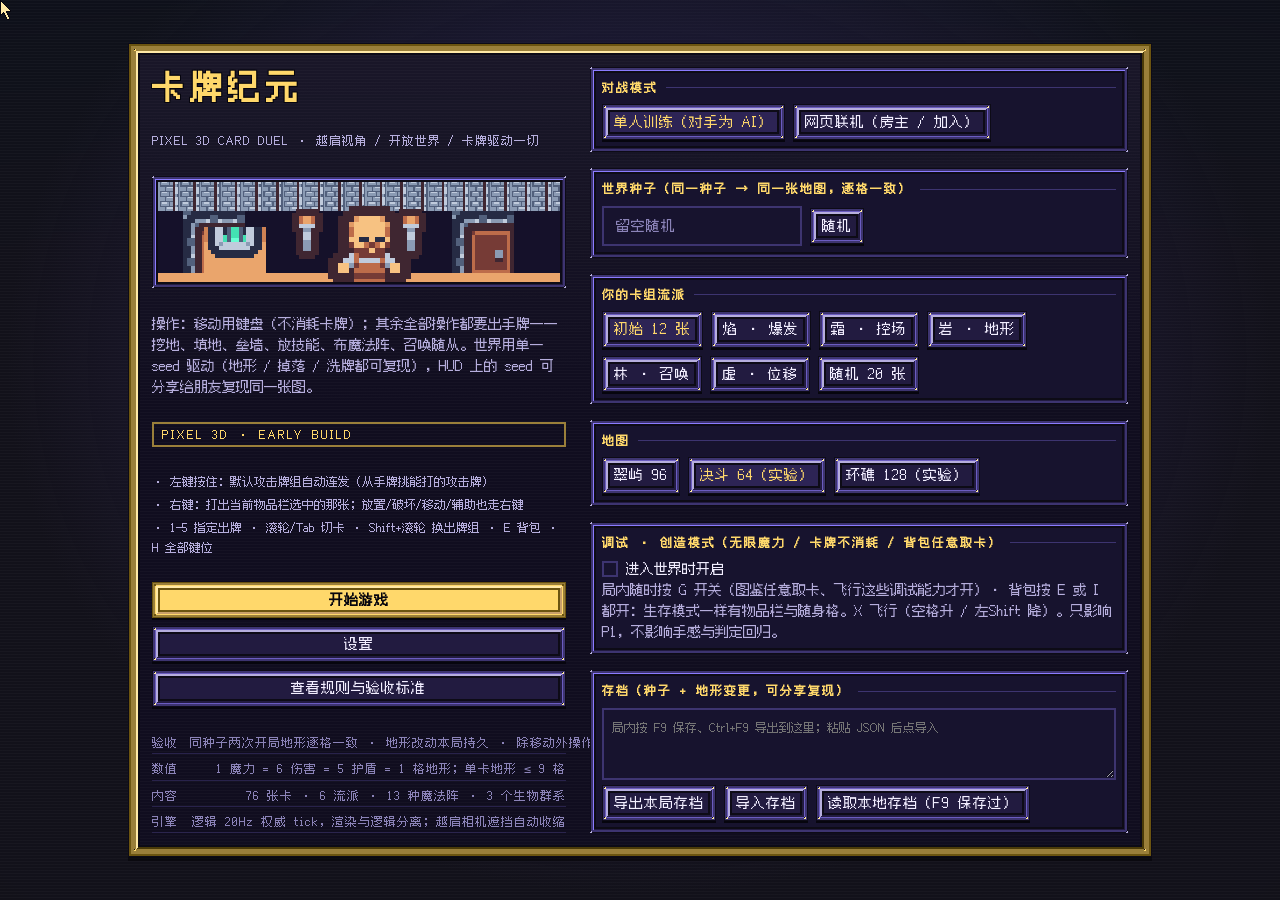
==== commit 62281093: "release: 2026-10-20 内置 WebRTC 联机 / UI 修复 / 分享版" ====
--- a/index.html
+++ b/index.html
@@ -28,6 +28,8 @@
 <div class="menu hidden" id="loadout"></div>
 <!-- 结算挂载点（result 层）。 -->
 <div class="menu hidden" id="result"></div>
+<!-- 设置挂载点（settings 层）：结构由 panels.js 的 Settings spec 生成，文案由 H.TEXT.settings 注入。 -->
+<div class="menu hidden" id="settings"></div>
 <script src="vendor/three.min.js"></script>
 <script src="src/world.js"></script>
 <!-- 矿脉三件套（L1 world 生成期 + L4 battle 权威层）：顺序必须 gate → planter → lode-system，
@@ -93,6 +95,8 @@
      顺序写死：net-match 在打包/覆盖时读 G.NetWs.serializeFor 与 G.Net.RemoteInputSource，
      装配（谁建连接、谁 step）只在 src/main.js 的 startNet / frame 分支里。 -->
 <script src="src/net-ws.js"></script>
+<!-- 浏览器内置联机（WebRTC + 手动邀请码；房主/加入者同一个页面） -->
+<script src="src/net-rtc.js"></script>
 <script src="src/net-match.js"></script>
 <!-- 战前选牌的牌库校验（docs/NET.md §10；任务书 N5）：纯数据 + 纯函数，零 DOM 零文案。
      排在 net-match 之后、audio 之前——它只读 G.CARDS_BY_ID 与（页面里）G.UI.LOADOUT_RULES，
@@ -102,6 +106,8 @@
 <script src="src/sfx-table.js"></script>
 <script src="src/audio.js"></script>
 <script src="src/save.js"></script>
+<!-- 玩家设置（画质/视角/键位）的唯一真源：纯数据 + localStorage，零 DOM；界面在 src/ui/panels.js，中文在 src/hud.js。 -->
+<script src="src/settings.js"></script>
 <script src="src/ui/dom.js"></script>
 <script src="src/ui/core.js"></script>
 <script src="src/ui/items.js"></script>
@@ -128,6 +134,8 @@
 <script src="src/weather.js"></script>
 <script src="src/atmos.js"></script>
 <script src="src/shader.js"></script>
+<!-- 光影包「后处理子集」兼容层（src/shaderpack.js）：默认不激活；设置页可导入 .zip，失败自动回落本层管线。 -->
+<script src="src/shaderpack.js"></script>
 <script src="src/app/app-state.js"></script>
 <script src="src/app/map-presets.js"></script>
 <!-- 规则预设（docs/LEVELS.md §1.2 的唯一真源，纯数据）：buildMatch 与 level_check 都读它。 -->
@@ -139,10 +147,12 @@
 <script src="src/app/session.js"></script>
 <script src="src/app/particles.js"></script>
 <script src="src/app/sigil-view.js"></script>
+<script src="src/app/water-material.js"></script>
 <script src="src/app/chunk-mesher.js"></script>
 <script src="src/app/world-view.js"></script>
 <script src="src/app/entity-view.js"></script>
 <script src="src/app/hero-view.js"></script>
+<script src="src/app/fp-view.js"></script>
 <script src="src/app/projectile-view.js"></script>
 <script src="src/app/scenes.js"></script>
 <!-- 页面路由（docs/ROUTER.md §1）：页面级导航的唯一真源（谁在前台 / hash / 前进后退的栈），Scene 只答暂停与指针。
--- a/src/ui/theme.css
+++ b/src/ui/theme.css
@@ -408,6 +408,35 @@
   .ui-seg-label{font-family:var(--font-num);font-size:var(--fs-1);color:var(--txt-3);letter-spacing:1px;min-width:56px;}
   .ui-seg-btns{display:flex;}
   .ui-seg-btns .ui-btn{border-right-width:1px;padding:var(--s1) var(--s3);font-size:var(--fs-1);}
+  /* 设置滑杆：标签 / 轨道 / 读数三段，和 .ui-seg 同一条视觉档位 */
+  .ui-range{display:flex;align-items:center;gap:var(--s2);font-size:var(--fs-2);}
+  .ui-range-k{font-family:var(--font-num);font-size:var(--fs-1);color:var(--txt-3);letter-spacing:1px;min-width:96px;}
+  .ui-range-in{-webkit-appearance:none;appearance:none;flex:1;height:8px;background-color:var(--ink-2);
+    border:var(--edge) solid var(--line-1);cursor:pointer;min-width:120px;}
+  .ui-range-in::-webkit-slider-thumb{-webkit-appearance:none;appearance:none;width:14px;height:18px;
+    background-color:var(--brass);border:var(--edge) solid var(--ink-0);cursor:pointer;}
+  .ui-range-in::-moz-range-thumb{width:12px;height:16px;background-color:var(--brass);border:var(--edge) solid var(--ink-0);
+    border-radius:0;cursor:pointer;}
+  .ui-range-v{font-family:var(--font-num);font-size:var(--fs-1);color:var(--brass);min-width:42px;text-align:right;
+    font-variant-numeric:tabular-nums;}
+  /* 设置面板：左栏页签 + 右栏表单，宽高与背包同一档；键位行用两列网格，长动作名不换行 */
+  .ui-settings{display:flex;flex-direction:column;width:min(920px,94vw);height:min(640px,88vh);margin:auto;}
+  .ui-settings-body{display:flex;flex:1;min-height:0;}
+  .ui-settings-tabs{width:132px;flex:none;padding:var(--s3);border-right:var(--edge) solid var(--line-1);}
+  .ui-settings-main{flex:1;min-width:0;overflow:auto;padding:var(--s3) var(--s4);display:flex;flex-direction:column;gap:var(--s3);}
+  .ui-settings-row{display:flex;align-items:center;gap:var(--s3);min-height:34px;}
+  .ui-settings-row-k{font-size:var(--fs-2);color:var(--txt-1);flex:0 0 150px;}
+  .ui-settings-row-v{flex:1;min-width:0;}
+  .ui-settings-note{font-size:var(--fs-1);color:var(--txt-2);line-height:1.6;}
+  .ui-keygrid{display:grid;grid-template-columns:1fr 1fr;gap:var(--s2);}
+  .ui-keyrow{display:flex;align-items:center;gap:var(--s2);padding:var(--s1) 0;border-bottom:1px solid rgba(61,52,112,.45);}
+  .ui-keyrow-k{flex:1;font-size:var(--fs-2);color:var(--txt-1);}
+  .ui-keyrow .ui-btn{min-width:104px;font-family:var(--font-num);font-size:var(--fs-1);}
+  .ui-keyrow.wait .ui-btn{border-color:var(--brass);color:var(--brass);}
+  /* 文件选择：浏览器默认的灰白控件与本作石板风格冲突，藏起 input，用 label 扮成普通按钮 */
+  .ui-file-hidden{display:none !important;}
+  .ui-settings-foot{display:flex;gap:var(--s2);justify-content:flex-end;padding:var(--s2) var(--s4);
+    border-top:var(--edge) solid var(--line-1);}
   .ui-hint{margin-top:auto;font-family:var(--font-num);font-size:var(--fs-1);color:var(--txt-3);line-height:1.7;
     border-top:var(--edge) solid var(--line-1);padding-top:var(--s2);white-space:pre-line;}
   .ui-handrow{display:flex;gap:var(--s2);justify-content:center;padding-bottom:var(--s3);
@@ -639,3 +668,13 @@
     .ui-panel,.ui-slot,.ui-btn,.ui-tab,.ui-list-item{border:var(--edge) solid CanvasText;box-shadow:none;forced-color-adjust:none;}
     .ui-btn:focus-visible{outline:3px solid Highlight;}
   }
+
+  /* 局内暂停菜单（MC 的 Esc）：全屏暗底 + 居中石板框；图层本身吃指针，避免点穿到画布重新锁鼠标 */
+  .ui-layer-pause{position:fixed;inset:0;display:flex;align-items:center;justify-content:center;background:transparent;pointer-events:none;}
+  .ui-layer-pause.on{background:rgba(6,5,10,.58);}
+  .ui-pause-box{pointer-events:auto;width:min(440px,86vw);padding:26px 26px 20px;background:var(--panel);border:2px solid var(--line-2);box-shadow:var(--shadow);text-align:center;}
+  .ui-pause-box .ui-title{font-size:22px;letter-spacing:.12em;margin:0 0 4px;color:var(--brass);}
+  .ui-pause-box .ui-sub{font-size:12px;color:var(--txt-2);letter-spacing:.18em;margin-bottom:18px;}
+  .ui-pause-acts{display:flex;flex-direction:column;gap:9px;margin:0 auto 14px;width:100%;}
+  .ui-pause-acts .ui-btn{width:100%;justify-content:center;font-size:14px;padding:9px 12px;}
+  .ui-pause-box .ui-note{font-size:12px;line-height:1.55;color:var(--txt-2);}
